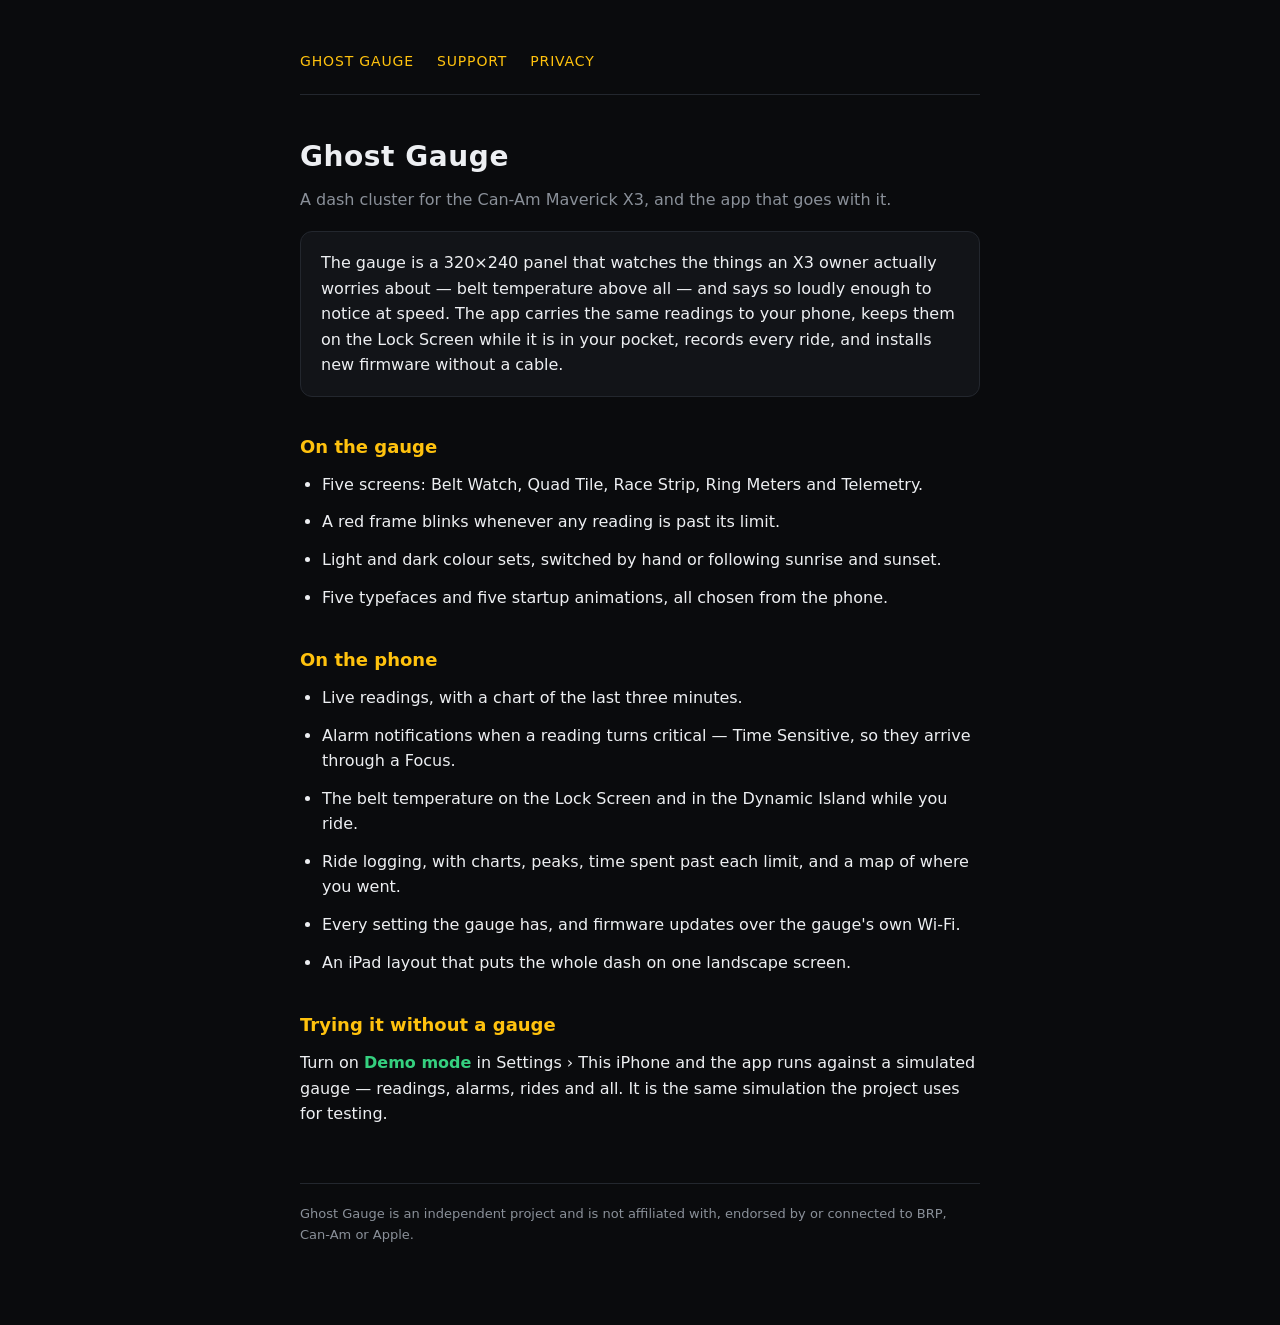
==== index.html @ cedf4f2a "The Ghost Gauge site: overview, support and privacy pages Co-Authored-By: Claude Opus 5 <noreply@ant" ====
<!doctype html>
<html lang="en">
<head>
<meta charset="utf-8">
<meta name="viewport" content="width=device-width,initial-scale=1">
<title>Ghost Gauge</title>
<link rel="stylesheet" href="_style.css">
</head>
<body>
<main>
<nav>
  <a href="index.html">GHOST GAUGE</a>
  <a href="support.html">SUPPORT</a>
  <a href="privacy.html">PRIVACY</a>
</nav>

<h1>Ghost Gauge</h1>
<p class="lede">A dash cluster for the Can-Am Maverick X3, and the app that goes with it.</p>

<div class="card">
  <p>The gauge is a 320×240 panel that watches the things an X3 owner actually worries about —
  belt temperature above all — and says so loudly enough to notice at speed. The app carries the
  same readings to your phone, keeps them on the Lock Screen while it is in your pocket, records
  every ride, and installs new firmware without a cable.</p>
</div>

<h2>On the gauge</h2>
<ul>
  <li>Five screens: Belt Watch, Quad Tile, Race Strip, Ring Meters and Telemetry.</li>
  <li>A red frame blinks whenever any reading is past its limit.</li>
  <li>Light and dark colour sets, switched by hand or following sunrise and sunset.</li>
  <li>Five typefaces and five startup animations, all chosen from the phone.</li>
</ul>

<h2>On the phone</h2>
<ul>
  <li>Live readings, with a chart of the last three minutes.</li>
  <li>Alarm notifications when a reading turns critical — Time Sensitive, so they arrive through
      a Focus.</li>
  <li>The belt temperature on the Lock Screen and in the Dynamic Island while you ride.</li>
  <li>Ride logging, with charts, peaks, time spent past each limit, and a map of where you went.</li>
  <li>Every setting the gauge has, and firmware updates over the gauge's own Wi-Fi.</li>
  <li>An iPad layout that puts the whole dash on one landscape screen.</li>
</ul>

<h2>Trying it without a gauge</h2>
<p>Turn on <strong>Demo mode</strong> in Settings › This iPhone and the app runs against a simulated
gauge — readings, alarms, rides and all. It is the same simulation the project uses for testing.</p>

<footer>
  Ghost Gauge is an independent project and is not affiliated with, endorsed by or connected to
  BRP, Can-Am or Apple.
</footer>
</main>
</body>
</html>
---- _style.css ----
/* Shared by the three pages. Self-contained: no CDN, no web fonts. */
:root {
  --bg: #0A0B0D; --panel: #121418; --line: #23272E;
  --ink: #EDEFF2; --dim: #8A9099; --gold: #FFC20E; --ok: #35D07F;
}
* { box-sizing: border-box; margin: 0; padding: 0; }
body {
  background: var(--bg); color: var(--ink);
  font-family: -apple-system, BlinkMacSystemFont, "Segoe UI", Roboto, system-ui, sans-serif;
  line-height: 1.6; padding: 48px 20px 80px; -webkit-font-smoothing: antialiased;
}
main { max-width: 680px; margin: 0 auto; }
h1 { font-size: 28px; letter-spacing: .02em; margin-bottom: 8px; }
h2 { font-size: 18px; margin: 36px 0 10px; color: var(--gold); }
h3 { font-size: 15px; margin: 22px 0 6px; }
p, li { color: var(--ink); margin-bottom: 12px; }
ul { padding-left: 22px; }
a { color: var(--gold); }
.lede { color: var(--dim); font-size: 16px; margin-bottom: 4px; }
.updated { color: var(--dim); font-size: 13px; margin-top: 4px; }
nav { margin-bottom: 40px; padding-bottom: 20px; border-bottom: 1px solid var(--line); }
nav a { margin-right: 18px; text-decoration: none; font-size: 14px; letter-spacing: .06em; }
.card { background: var(--panel); border: 1px solid var(--line); border-radius: 12px;
        padding: 18px 20px; margin: 18px 0; }
.card p:last-child, .card li:last-child { margin-bottom: 0; }
strong { color: var(--ok); }
footer { margin-top: 56px; padding-top: 20px; border-top: 1px solid var(--line);
         color: var(--dim); font-size: 13px; }
code { background: var(--panel); border: 1px solid var(--line); border-radius: 5px;
       padding: 1px 6px; font-size: 13px; }
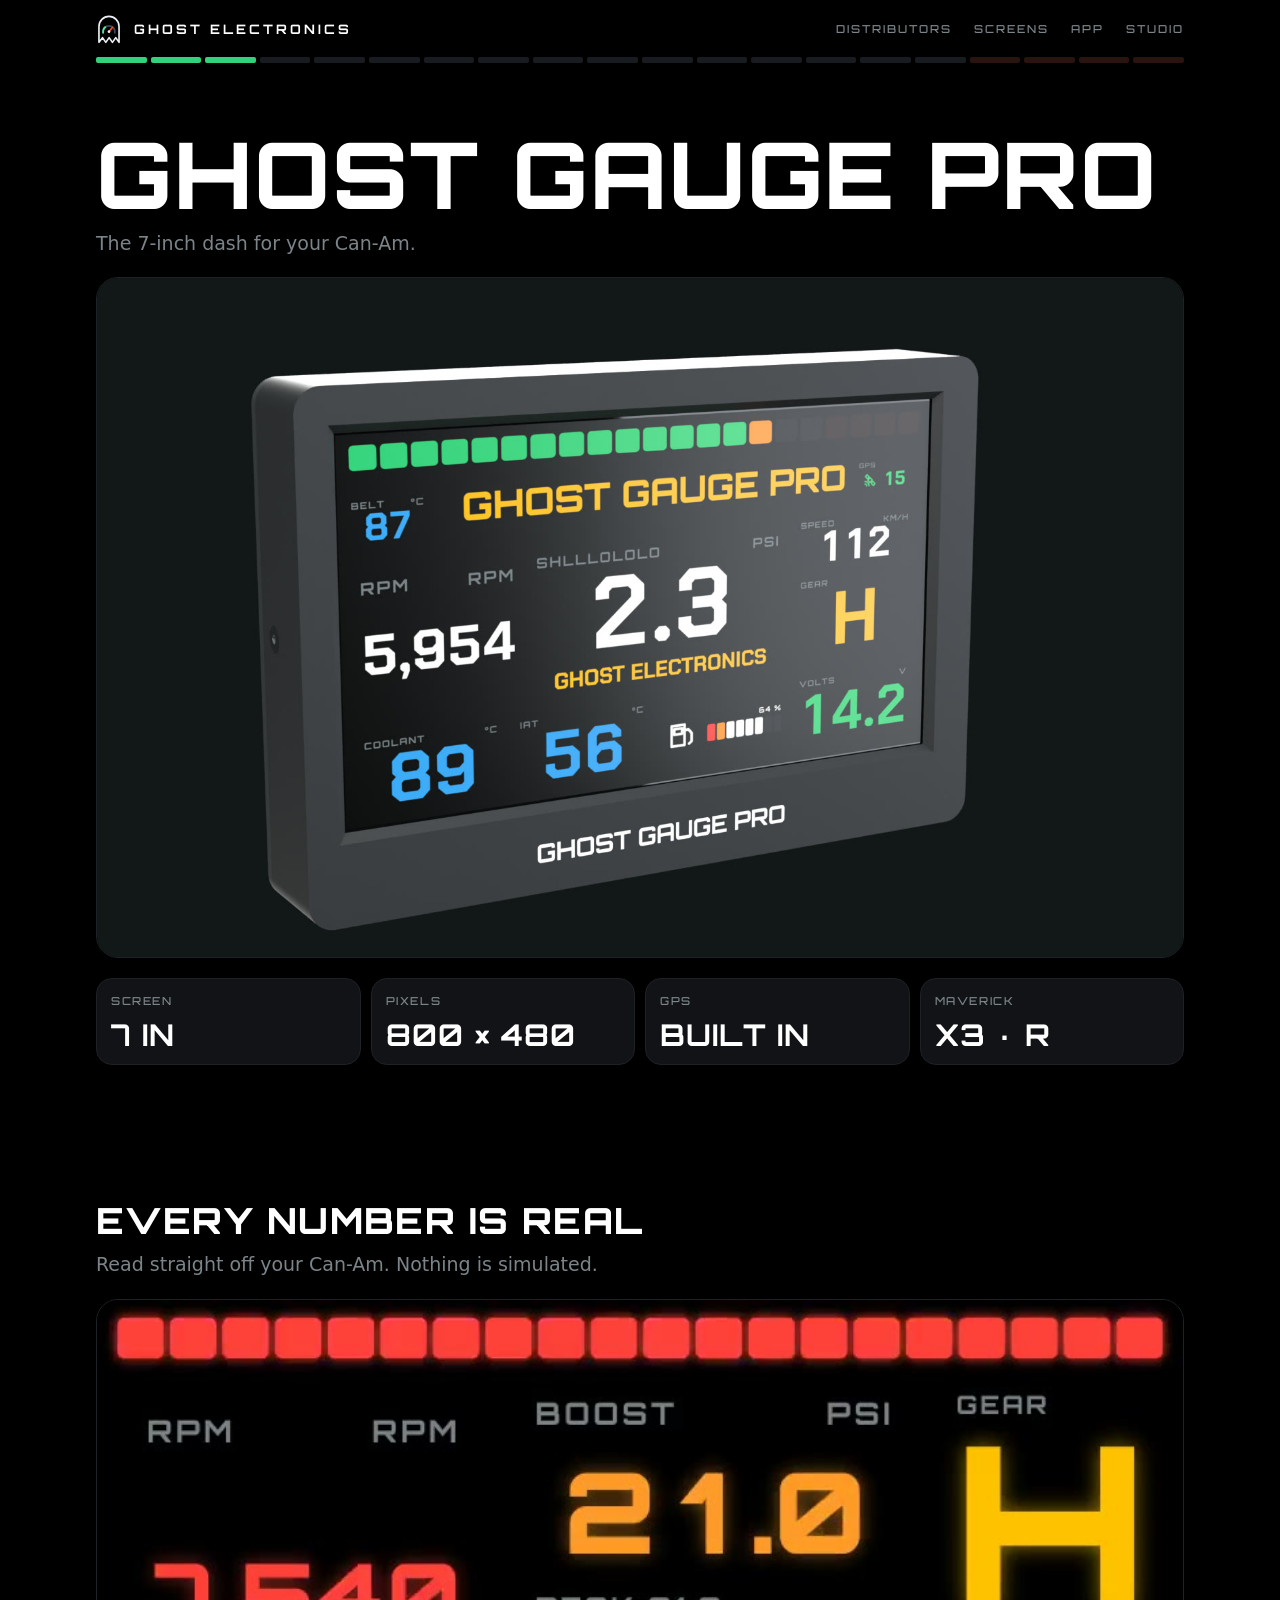
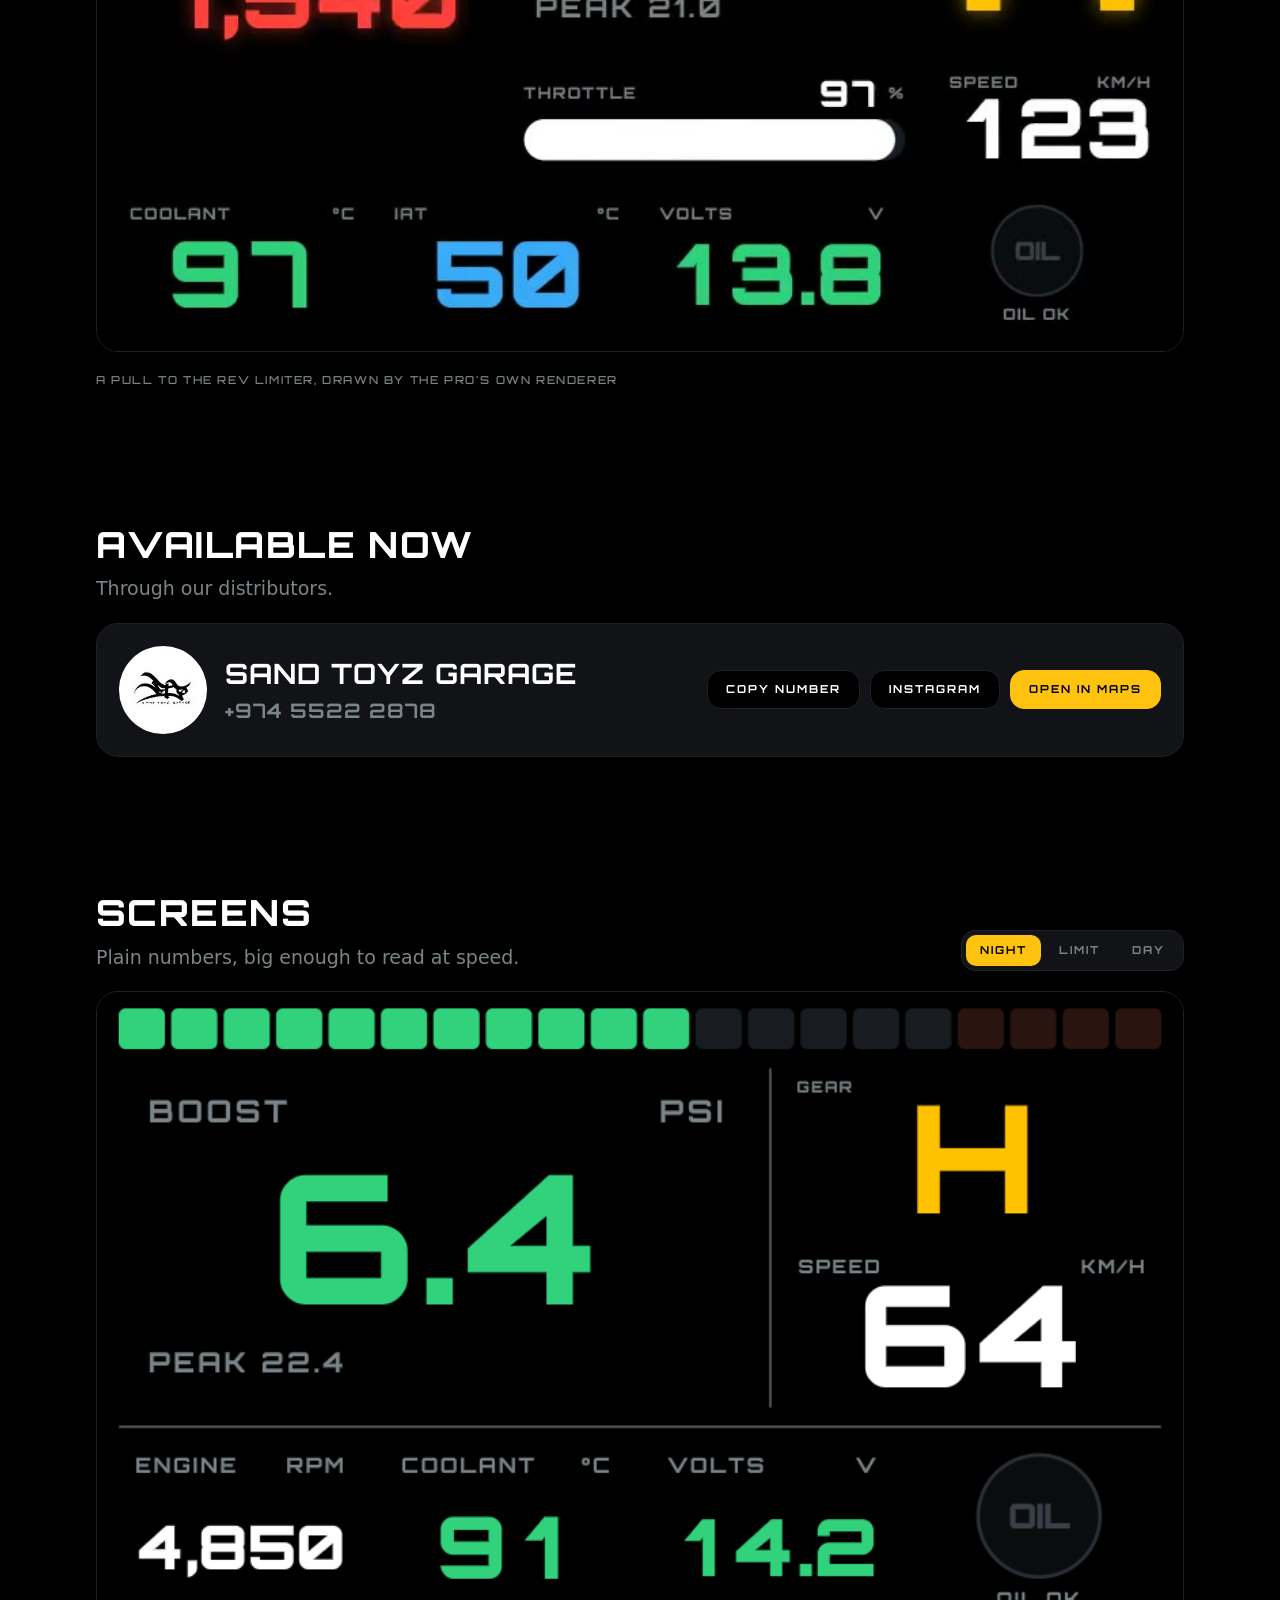
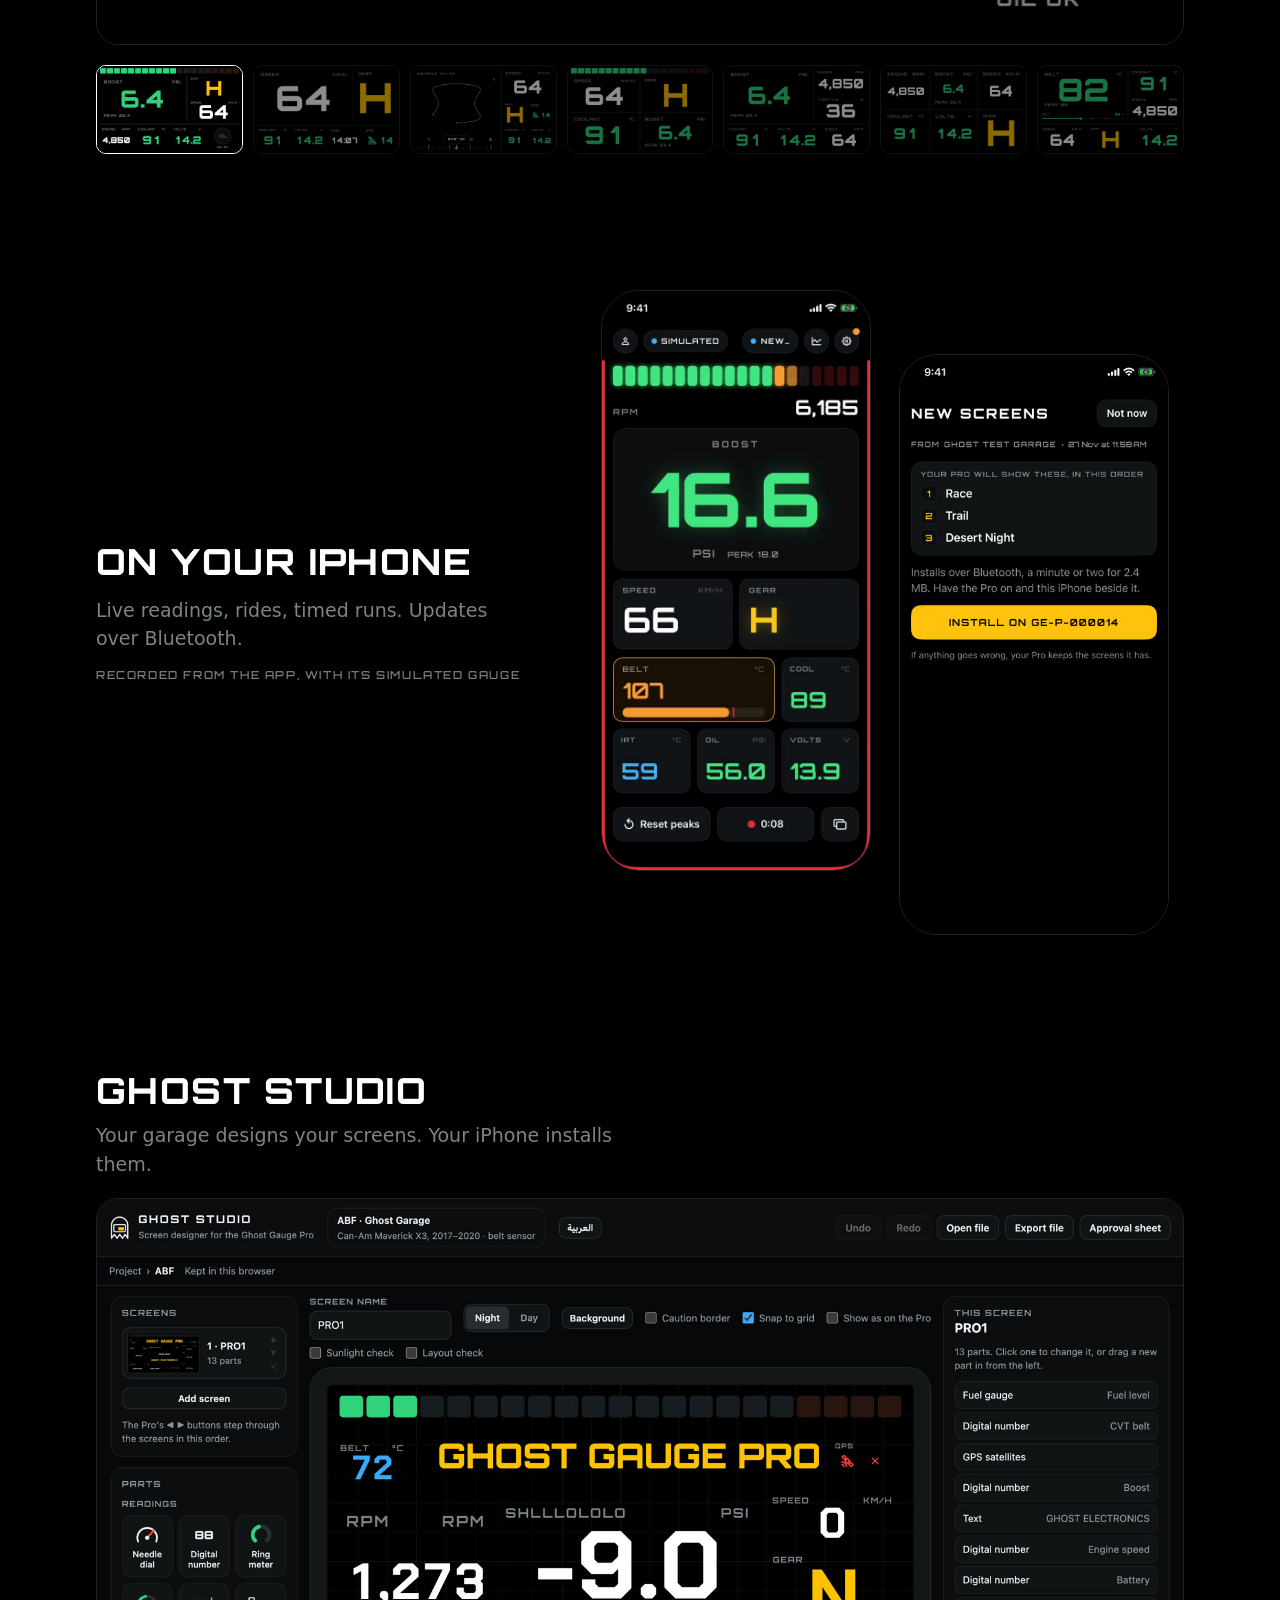
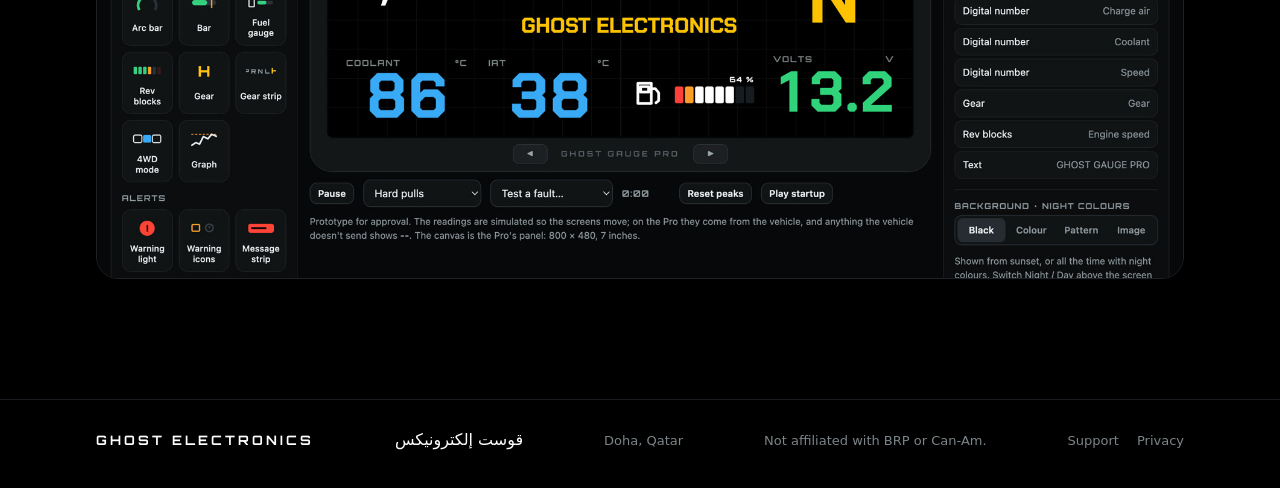
==== commit a3934e7d: "Home page: Ghost Gauge Pro (from the website design), with its media" ====
--- a/index.html
+++ b/index.html
@@ -2,55 +2,335 @@
 <html lang="en">
 <head>
 <meta charset="utf-8">
-<meta name="viewport" content="width=device-width,initial-scale=1">
-<title>Ghost Gauge</title>
-<link rel="stylesheet" href="_style.css">
+<meta name="viewport" content="width=device-width,initial-scale=1,viewport-fit=cover">
+<title>Ghost Electronics · Ghost Gauge Pro</title>
+<meta name="description" content="Ghost Gauge Pro: the 7-inch dash for your Can-Am, with real readings off the vehicle, built-in GPS and screens your garage designs.">
+<meta name="theme-color" content="#000000">
+<meta property="og:title" content="Ghost Gauge Pro">
+<meta property="og:description" content="The 7-inch dash for your Can-Am.">
+<meta property="og:image" content="https://ghost.com.qa/media/pro-front.jpg">
+<meta property="og:url" content="https://ghost.com.qa/">
+<link rel="icon" href="data:image/svg+xml,<svg xmlns='http://www.w3.org/2000/svg' viewBox='0 0 220 260' fill='none'><path d='M25 240 55 200 83 240 111 200 139 240 167 200 195 240V105A85 85 0 0 0 25 105Z' stroke='%23eceff4' stroke-width='14' stroke-linecap='round' stroke-linejoin='round'/><path d='M60.76 158.68A50 50 0 1 1 159.24 158.68' stroke='%233e4757' stroke-width='15' stroke-linecap='round'/><path d='M60.76 158.68A50 50 0 0 1 79.22 110.6' stroke='%2352e5a6' stroke-width='15' stroke-linecap='round'/><path d='M110 150 139.55 112.18' stroke='%23ff4b23' stroke-width='13' stroke-linecap='round'/><circle cx='110' cy='150' r='11.5' fill='%23eceff4'/></svg>">
+<style>body { margin: 0; }</style>
+<link rel="stylesheet" href="https://fonts.googleapis.com/css2?family=Orbitron:wght@500;700;800&display=swap">
+<style>
+/* Layout: rows, not a grid. Like the dash: a full-width strip, then the hero panel, then tiles.
+   One look, on purpose: black is the ground the readings float on. */
+:root {
+  color-scheme: dark;
+  --bg: #000000;
+  --ink: #ffffff;
+  --dim: #7b8488;
+  --line: #181c21;
+  --tile: #111316;
+  --edge: #1e2126;
+  --render: #131718;      /* the renders' own backdrop, so a render sits flush in its panel */
+  --gold: #ffc20e;
+  --ok: #31d27b;
+  --warn: #ff9c29;
+  --crit: #ff413a;
+  --red-dim: #291410;
+  --readout: "Orbitron", "DIN Alternate", ui-monospace, monospace;
+  --prose: -apple-system, BlinkMacSystemFont, "SF Pro Text", system-ui, sans-serif;
+  --r-block: 5px; --r-tile: 16px; --r-panel: 22px;
+}
+* { box-sizing: border-box; }
+html { scroll-behavior: smooth; }
+body { background: var(--bg); color: var(--ink); font: 16px/1.5 var(--prose); }
+body::before { content: ""; position: fixed; inset: 0 0 auto; height: env(safe-area-inset-top, 0px); z-index: 10; background: var(--bg); }
+img, video { display: block; max-width: 100%; height: auto; }
+a { color: inherit; text-decoration: none; }
+:focus-visible { outline: 2px solid var(--gold); outline-offset: 3px; border-radius: 6px; }
+
+.wrap { max-width: 1120px; margin-inline: auto; padding-left: max(16px, env(safe-area-inset-left, 0px)); padding-right: max(16px, env(safe-area-inset-right, 0px)); }
+
+/* ---- the top strip ---- */
+.top { position: sticky; top: env(safe-area-inset-top, 0px); z-index: 9; background: var(--bg); }
+.top .wrap { display: flex; align-items: center; justify-content: space-between; gap: 16px; }
+.top .bar { padding-block: 14px 12px; }
+.brand { display: flex; align-items: center; gap: 12px; font: 700 13px/1 var(--readout); letter-spacing: 3px; text-transform: uppercase; white-space: nowrap; }
+.brand svg { width: 26px; height: auto; flex: none; }
+.nav { display: flex; gap: 22px; font: 500 11px/1 var(--readout); letter-spacing: 2px; text-transform: uppercase; color: var(--dim); }
+.nav a:hover { color: var(--ink); }
+.revs { flex: 1; display: grid; grid-template-columns: repeat(20, 1fr); gap: 4px; padding-bottom: 10px; }
+.revs i { display: block; height: 6px; border-radius: 2px; background: var(--line); transition: background .15s ease-out; }
+.revs i:nth-child(n+17) { background: var(--red-dim); }
+.revs i.on { background: var(--ok); }
+.revs i.on:nth-child(n+14) { background: var(--warn); }
+.revs i.on:nth-child(n+17) { background: var(--crit); }
+
+/* ---- shared ---- */
+main { display: flex; flex-direction: column; gap: clamp(72px, 11vw, 136px); padding-block: clamp(28px, 5vw, 56px) clamp(72px, 10vw, 120px); }
+section { scroll-margin-top: 84px; min-width: 0; }
+.rows { display: flex; flex-direction: column; gap: 20px; }
+h1, h2 { font-family: var(--readout); font-weight: 800; text-transform: uppercase; margin: 0; text-wrap: balance; }
+h1 { font-size: clamp(34px, 8.4vw, 92px); line-height: .98; letter-spacing: .02em; }
+h2 { font-size: clamp(22px, 3.6vw, 36px); line-height: 1.1; letter-spacing: .04em; }
+.lede { margin: 0; color: var(--dim); font-size: clamp(16px, 2vw, 19px); max-width: 46ch; }
+.head { display: flex; flex-wrap: wrap; align-items: end; justify-content: space-between; gap: 12px 32px; }
+.head > .txt { display: flex; flex-direction: column; gap: 10px; min-width: 0; }
+.cap { margin: 0; font: 500 11px/1.5 var(--readout); letter-spacing: 1.6px; text-transform: uppercase; color: var(--dim); }
+.panel { border: 1px solid var(--edge); border-radius: var(--r-panel); overflow: hidden; background: var(--render); }
+.panel.glass { background: #000; }
+.panel > img, .panel > video { width: 100%; }
+
+/* ---- hero ---- */
+.dealer { display: flex; flex-wrap: wrap; align-items: center; justify-content: space-between; gap: 20px 32px; padding: 22px; border: 1px solid var(--edge); border-radius: var(--r-panel); background: var(--tile); }
+.dealer .who { display: flex; align-items: center; gap: 18px; min-width: 0; }
+.dealer .logo { flex: none; width: clamp(64px, 9vw, 88px); height: auto; aspect-ratio: 1; border-radius: 50%; object-fit: cover; background: #fff; }
+.dealer .id { display: flex; flex-direction: column; gap: 12px; min-width: 0; }
+.dealer b { font: 700 clamp(19px, 2.8vw, 28px)/1.1 var(--readout); letter-spacing: 1px; text-transform: uppercase; }
+.dealer .tel { font: 700 clamp(16px, 2.2vw, 20px)/1 var(--readout); letter-spacing: 1px; color: var(--dim); user-select: all; -webkit-user-select: all; }
+.acts { display: flex; flex-wrap: wrap; gap: 10px; }
+.btn { appearance: none; display: inline-flex; align-items: center; justify-content: center; padding: 13px 18px; border: 1px solid var(--edge); border-radius: 14px; background: var(--bg); color: var(--ink); font: 700 11px/1 var(--readout); letter-spacing: 2px; text-transform: uppercase; cursor: pointer; }
+.btn:hover { border-color: var(--dim); }
+.btn.gold { background: var(--gold); border-color: var(--gold); color: #000; }
+.tiles { display: grid; grid-template-columns: repeat(4, 1fr); gap: 10px; }
+.tile { display: flex; flex-direction: column; gap: 10px; padding: 14px; border: 1px solid var(--edge); border-radius: var(--r-tile); background: var(--tile); min-width: 0; }
+.tile b { font: 700 clamp(15px, 2.6vw, 30px)/1 var(--readout); letter-spacing: 1px; white-space: nowrap; }
+@media (max-width: 720px) { .tiles { grid-template-columns: repeat(2, 1fr); } .nav { display: none; } }
+
+/* ---- screens ---- */
+.seg { display: inline-flex; padding: 4px; gap: 4px; border: 1px solid var(--edge); border-radius: 14px; background: var(--tile); }
+.seg button { appearance: none; border: 0; background: none; color: var(--dim); font: 700 11px/1 var(--readout); letter-spacing: 2px; text-transform: uppercase; padding: 10px 14px; border-radius: 10px; cursor: pointer; }
+.seg button:hover { color: var(--ink); }
+.seg button[aria-pressed="true"] { background: var(--gold); color: #000; }
+.thumbs { display: grid; grid-template-columns: repeat(7, 1fr); gap: 10px; }
+.thumbs button { appearance: none; padding: 0; background: #000; border: 1px solid var(--edge); border-radius: 10px; overflow: hidden; cursor: pointer; opacity: .55; transition: opacity .15s ease-out; }
+.thumbs button:hover { opacity: .85; }
+.thumbs button[aria-pressed="true"] { opacity: 1; border-color: var(--ink); }
+.thumbs img { width: 100%; }
+@media (max-width: 720px) { .thumbs { display: flex; overflow-x: auto; padding-bottom: 6px; } .thumbs button { flex: 0 0 104px; } }
+
+/* ---- app ---- */
+.split { display: grid; grid-template-columns: minmax(0, 5fr) minmax(0, 7fr); gap: clamp(24px, 5vw, 64px); align-items: center; }
+.split > .rows { gap: 14px; }
+.phones { display: flex; justify-content: center; align-items: flex-start; gap: clamp(12px, 3vw, 28px); }
+.phone { flex: 1 1 0; max-width: 270px; min-width: 0; border: 1px solid var(--edge); border-radius: clamp(22px, 4vw, 38px); overflow: hidden; background: #000; }
+.phone > * { width: 100%; }
+.phone:nth-child(2) { margin-top: clamp(24px, 6vw, 64px); }
+@media (max-width: 820px) { .split { grid-template-columns: 1fr; } }
+
+/* ---- footer ---- */
+footer { border-top: 1px solid var(--line); }
+footer .wrap { display: flex; flex-wrap: wrap; align-items: center; justify-content: space-between; gap: 16px 32px; padding-block: 28px 36px; color: var(--dim); font-size: 13px; }
+footer .brand { color: var(--ink); }
+footer .ar { font-size: 16px; color: var(--ink); }
+footer p { margin: 0; }
+footer .legal { display: flex; gap: 18px; }
+footer .legal a:hover { color: var(--ink); }
+
+@media (prefers-reduced-motion: reduce) { html { scroll-behavior: auto; } .revs i, .thumbs button { transition: none; } }
+</style>
+
 </head>
 <body>
-<main>
-<nav>
-  <a href="index.html">GHOST GAUGE</a>
-  <a href="support.html">SUPPORT</a>
-  <a href="privacy.html">PRIVACY</a>
-</nav>
-
-<h1>Ghost Gauge</h1>
-<p class="lede">A dash cluster for the Can-Am Maverick X3, and the app that goes with it.</p>
-
-<div class="card">
-  <p>The gauge is a 320×240 panel that watches the things an X3 owner actually worries about —
-  belt temperature above all — and says so loudly enough to notice at speed. The app carries the
-  same readings to your phone, keeps them on the Lock Screen while it is in your pocket, records
-  every ride, and installs new firmware without a cable.</p>
-</div>
-
-<h2>On the gauge</h2>
-<ul>
-  <li>Five screens: Belt Watch, Quad Tile, Race Strip, Ring Meters and Telemetry.</li>
-  <li>A red frame blinks whenever any reading is past its limit.</li>
-  <li>Light and dark colour sets, switched by hand or following sunrise and sunset.</li>
-  <li>Five typefaces and five startup animations, all chosen from the phone.</li>
-</ul>
-
-<h2>On the phone</h2>
-<ul>
-  <li>Live readings, with a chart of the last three minutes.</li>
-  <li>Alarm notifications when a reading turns critical — Time Sensitive, so they arrive through
-      a Focus.</li>
-  <li>The belt temperature on the Lock Screen and in the Dynamic Island while you ride.</li>
-  <li>Ride logging, with charts, peaks, time spent past each limit, and a map of where you went.</li>
-  <li>Every setting the gauge has, and firmware updates over the gauge's own Wi-Fi.</li>
-  <li>An iPad layout that puts the whole dash on one landscape screen.</li>
-</ul>
-
-<h2>Trying it without a gauge</h2>
-<p>Turn on <strong>Demo mode</strong> in Settings › This iPhone and the app runs against a simulated
-gauge — readings, alarms, rides and all. It is the same simulation the project uses for testing.</p>
+<header class="top">
+  <div class="wrap bar">
+    <a class="brand" href="#pro" aria-label="Ghost Electronics">
+      <svg viewBox="0 0 220 260" fill="none" aria-hidden="true">
+        <path d="M25 240 55 200 83 240 111 200 139 240 167 200 195 240V105A85 85 0 0 0 25 105Z" stroke="#eceff4" stroke-width="14" stroke-linecap="round" stroke-linejoin="round"/>
+        <path d="M60.76 158.68A50 50 0 1 1 159.24 158.68" stroke="#3e4757" stroke-width="15" stroke-linecap="round"/>
+        <path d="M60.76 158.68A50 50 0 0 1 79.22 110.6" stroke="#52e5a6" stroke-width="15" stroke-linecap="round"/>
+        <path d="M110 150 139.55 112.18" stroke="#ff4b23" stroke-width="13" stroke-linecap="round"/>
+        <circle cx="110" cy="150" r="11.5" fill="#eceff4"/>
+      </svg>
+      Ghost Electronics
+    </a>
+    <nav class="nav" aria-label="Sections">
+      <a href="#distributors">Distributors</a>
+      <a href="#screens">Screens</a>
+      <a href="#app">App</a>
+      <a href="#studio">Studio</a>
+    </nav>
+  </div>
+  <div class="wrap"><div class="revs" id="revs" aria-hidden="true"></div></div>
+</header>
+
+<main class="wrap">
+
+  <section id="pro" class="rows">
+    <div class="head">
+      <div class="txt">
+        <h1>Ghost Gauge Pro</h1>
+        <p class="lede">The 7-inch dash for your Can-Am.</p>
+      </div>
+    </div>
+    <div class="panel">
+      <img src="media/pro-front.jpg" width="1600" height="1000" alt="The Ghost Gauge Pro from the front: a dark case with a 7-inch screen, GHOST GAUGE PRO on its chin.">
+    </div>
+    <div class="tiles">
+      <div class="tile"><span class="cap">Screen</span><b>7 IN</b></div>
+      <div class="tile"><span class="cap">Pixels</span><b>800 × 480</b></div>
+      <div class="tile"><span class="cap">GPS</span><b>BUILT IN</b></div>
+      <div class="tile"><span class="cap">Maverick</span><b>X3 · R</b></div>
+    </div>
+  </section>
+
+  <section id="live" class="rows">
+    <div class="head">
+      <div class="txt">
+        <h2>Every number is real</h2>
+        <p class="lede">Read straight off your Can-Am. Nothing is simulated.</p>
+      </div>
+    </div>
+    <div class="panel glass">
+      <video id="pull" src="media/pro-pull.mp4" poster="media/pro-pull.jpg" width="800" height="480" muted loop playsinline preload="metadata" aria-label="The Pro's Race screen through a full pull: rpm, boost and speed climb until the engine is on its rev limiter and the rev blocks flash red."></video>
+    </div>
+    <p class="cap">A pull to the rev limiter, drawn by the Pro's own renderer</p>
+  </section>
+
+  <section id="distributors" class="rows">
+    <div class="head">
+      <div class="txt">
+        <h2>Available now</h2>
+        <p class="lede">Through our distributors.</p>
+      </div>
+    </div>
+    <div class="dealer">
+      <div class="who">
+        <img class="logo" src="media/sand-toyz.jpg" width="150" height="150" alt="Sand Toyz Garage's logo">
+        <div class="id">
+          <b>Sand Toyz Garage</b>
+          <span class="tel" id="tel">+974 5522 2878</span>
+        </div>
+      </div>
+      <div class="acts">
+        <button type="button" class="btn" id="copy-tel">Copy number</button>
+        <a class="btn" href="https://www.instagram.com/stg_qtr/" target="_blank" rel="noopener">Instagram</a>
+        <a class="btn gold" href="https://maps.app.goo.gl/63kUNzSQf7GtzWau5" target="_blank" rel="noopener">Open in Maps</a>
+      </div>
+    </div>
+  </section>
+
+  <section id="screens" class="rows">
+    <div class="head">
+      <div class="txt">
+        <h2>Screens</h2>
+        <p class="lede">Plain numbers, big enough to read at speed.</p>
+      </div>
+      <div class="seg" role="group" aria-label="Show the screens">
+        <button type="button" id="st-cruise" data-state="cruise" aria-pressed="true">Night</button>
+        <button type="button" id="st-pull" data-state="pull" aria-pressed="false">Limit</button>
+        <button type="button" id="st-day" data-state="day" aria-pressed="false">Day</button>
+      </div>
+    </div>
+    <div class="panel glass">
+      <img id="screen" src="media/screens/strip-cruise.png" width="800" height="480" alt="The Strip screen on the Pro.">
+    </div>
+    <div class="thumbs" id="thumbs" role="group" aria-label="Pick a screen"></div>
+  </section>
+
+  <section id="app" class="split">
+    <div class="rows">
+      <h2>On your iPhone</h2>
+      <p class="lede">Live readings, rides, timed runs. Updates over Bluetooth.</p>
+      <p class="cap">Recorded from the app, with its simulated gauge</p>
+    </div>
+    <div class="phones">
+      <div class="phone">
+        <video id="dash" src="media/app-dash.mp4" poster="media/app-dash.jpg" width="586" height="1268" muted loop playsinline preload="metadata" aria-label="The Ghost Gauge app's live dash: rev blocks, rpm, boost, speed, gear, belt, coolant, intake air, oil and volts."></video>
+      </div>
+      <div class="phone">
+        <img src="media/app-screens.jpg" width="780" height="1688" loading="lazy" alt="The app's New screens page: three screens from a garage, and one button to install them on the Pro.">
+      </div>
+    </div>
+  </section>
+
+  <section id="studio" class="rows">
+    <div class="head">
+      <div class="txt">
+        <h2>Ghost Studio</h2>
+        <p class="lede">Your garage designs your screens. Your iPhone installs them.</p>
+      </div>
+    </div>
+    <div class="panel glass">
+      <img src="media/studio.jpg" width="1800" height="1126" loading="lazy" alt="Ghost Studio, the Pro's screen designer, with the PRO1 screen open: rev blocks, rpm, boost, speed, gear, belt, coolant, intake air, fuel and volts on the Pro's 800 by 480 canvas.">
+    </div>
+  </section>
+
+</main>
 
 <footer>
-  Ghost Gauge is an independent project and is not affiliated with, endorsed by or connected to
-  BRP, Can-Am or Apple.
+  <div class="wrap">
+    <span class="brand">Ghost Electronics</span>
+    <span class="ar" lang="ar" dir="rtl">قوست إلكترونيكس</span>
+    <p>Doha, Qatar</p>
+    <p>Not affiliated with BRP or Can-Am.</p>
+    <nav class="legal" aria-label="More"><a href="support.html">Support</a> <a href="privacy.html">Privacy</a></nav>
+  </div>
 </footer>
-</main>
-</body>
-</html>
+
+<script>
+(function () {
+  // The rev blocks count the page: twenty, green to 13, amber to 16, red after.
+  var revs = document.getElementById('revs');
+  for (var i = 0; i < 20; i++) revs.appendChild(document.createElement('i'));
+  var blocks = revs.children, lit = -1;
+  function count() {
+    var room = document.documentElement.scrollHeight - innerHeight;
+    var n = room > 0 ? Math.max(3, Math.round(Math.min(1, scrollY / room) * 20)) : 3;
+    if (n === lit) return;
+    lit = n;
+    for (var i = 0; i < 20; i++) blocks[i].classList.toggle('on', i < n);
+  }
+  addEventListener('scroll', count, { passive: true });
+  addEventListener('resize', count);
+  count();
+
+  // The screens: seven, each as the Pro draws it by night, at its limits and by day.
+  var names = { strip: 'Strip', cruise: 'Cruise', trail: 'Trail', glance: 'Glance', boost: 'Boost', six: 'Six', belt: 'Belt' };
+  var ids = Object.keys(names), state = 'cruise', pick = 'strip';
+  var big = document.getElementById('screen'), thumbs = document.getElementById('thumbs');
+  var src = function (id) { return 'media/screens/' + id + '-' + state + '.png'; };
+  ids.forEach(function (id) {
+    var b = document.createElement('button');
+    b.type = 'button'; b.id = 'sc-' + id; b.dataset.id = id;
+    b.setAttribute('aria-label', names[id]);
+    var im = document.createElement('img');
+    im.width = 800; im.height = 480; im.alt = ''; im.loading = 'lazy';
+    b.appendChild(im);
+    b.addEventListener('click', function () { pick = id; show(); });
+    thumbs.appendChild(b);
+  });
+  function show() {
+    big.src = src(pick);
+    big.alt = 'The ' + names[pick] + ' screen on the Pro.';
+    Array.prototype.forEach.call(thumbs.children, function (b) {
+      b.firstChild.src = src(b.dataset.id);
+      b.setAttribute('aria-pressed', b.dataset.id === pick ? 'true' : 'false');
+    });
+    document.querySelectorAll('.seg button').forEach(function (b) {
+      b.setAttribute('aria-pressed', b.dataset.state === state ? 'true' : 'false');
+    });
+  }
+  document.querySelectorAll('.seg button').forEach(function (b) {
+    b.addEventListener('click', function () { state = b.dataset.state; show(); });
+  });
+  show();
+
+  // The distributor's number: copied where the viewer allows it, selected where it doesn't.
+  var copy = document.getElementById('copy-tel'), tel = document.getElementById('tel');
+  copy.addEventListener('click', function () {
+    var pickIt = function () { getSelection().selectAllChildren(tel); };
+    var said = function () { copy.textContent = 'Copied'; setTimeout(function () { copy.textContent = 'Copy number'; }, 1600); };
+    try { navigator.clipboard.writeText('+97455222878').then(said, pickIt); } catch (e) { pickIt(); }
+  });
+
+  // The two recordings play by themselves, muted; with Reduce Motion they wait for a tap.
+  var still = matchMedia('(prefers-reduced-motion: reduce)').matches;
+  ['pull', 'dash'].forEach(function (id) {
+    var v = document.getElementById(id);
+    v.addEventListener('error', function () {       // no video here: its first frame stands in
+      var im = new Image();
+      im.src = v.poster; im.alt = v.getAttribute('aria-label'); im.width = v.width; im.height = v.height;
+      v.replaceWith(im);
+    });
+    if (still) { v.controls = true; return; }
+    var p = v.play();
+    if (p && p.catch) p.catch(function () { v.controls = true; });
+  });
+})();
+</script>
+
+</body></html>
